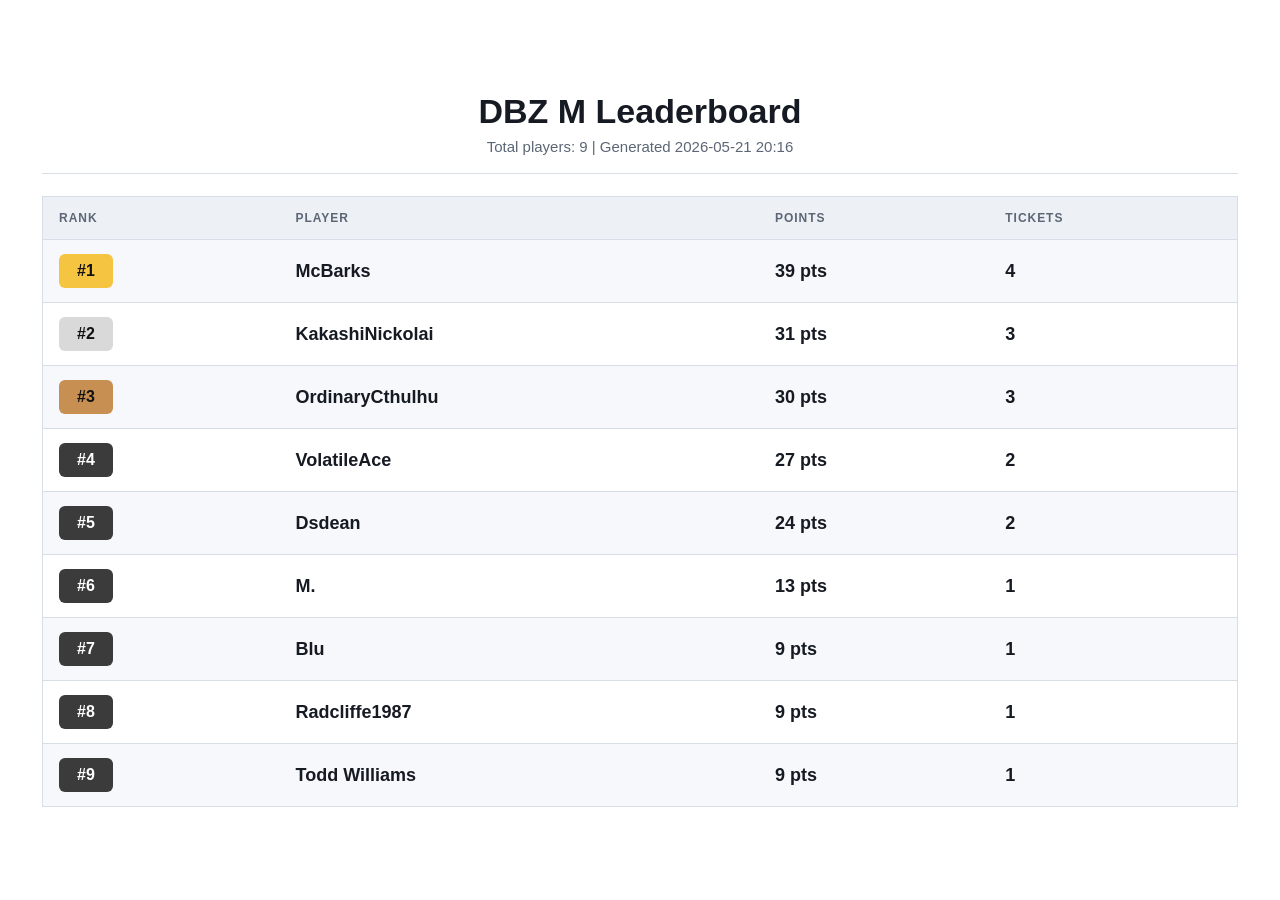
==== DBZ_M_leaderboard.html @ b83ae268 "Add files via upload" ====
<!doctype html>
<html lang="en">
<head>
    <meta charset="utf-8">
    <meta name="viewport" content="width=device-width, initial-scale=1">
    <title>DBZ M Leaderboard</title>
    <style>
        :root {
            color-scheme: light;
            --bg: #ffffff;
            --panel: #ffffff;
            --panel-alt: #f6f8fb;
            --text: #161a22;
            --muted: #5c6675;
            --line: #d8dee8;
            --gold: #f5c542;
            --silver: #d9d9d9;
            --bronze: #c88f52;
        }

        * {
            box-sizing: border-box;
        }

        body {
            margin: 0;
            background: var(--bg);
            color: var(--text);
            font-family: Arial, Helvetica, sans-serif;
        }

        main {
            width: min(1000px, calc(100% - 32px));
            margin: 32px auto;
        }

        body.presentation main {
            width: min(1200px, calc(100% - 48px));
            min-height: calc(100vh - 64px);
            display: flex;
            align-items: center;
        }

        .slides {
            width: 100%;
            overflow: hidden;
        }

        .slide-track {
            display: flex;
            width: 200%;
            transition: transform 700ms ease;
        }

        .slide {
            width: 50%;
            flex: 0 0 50%;
            padding: 0 2px;
        }

        body.show-ticket-slide .slide-track {
            transform: translateX(-50%);
        }

        header {
            text-align: center;
            padding-bottom: 18px;
            border-bottom: 1px solid var(--line);
        }

        h1 {
            margin: 0;
            font-size: 34px;
            line-height: 1.1;
        }

        .summary {
            margin: 8px 0 0;
            color: var(--muted);
            font-size: 15px;
        }

        table {
            width: 100%;
            margin-top: 22px;
            border-collapse: collapse;
            overflow: hidden;
            border: 1px solid var(--line);
        }

        thead {
            background: #edf1f6;
        }

        th,
        td {
            padding: 14px 16px;
            text-align: left;
            border-bottom: 1px solid var(--line);
        }

        th {
            color: var(--muted);
            font-size: 12px;
            text-transform: uppercase;
            letter-spacing: 0.08em;
        }

        tbody tr:nth-child(even) {
            background: var(--panel);
        }

        tbody tr:nth-child(odd) {
            background: var(--panel-alt);
        }

        .rank {
            display: inline-flex;
            min-width: 54px;
            height: 34px;
            align-items: center;
            justify-content: center;
            border-radius: 6px;
            background: #3b3b3b;
            color: #ffffff;
            font-weight: 700;
        }

        .rank-1 {
            background: var(--gold);
            color: #111111;
        }

        .rank-2 {
            background: var(--silver);
            color: #111111;
        }

        .rank-3 {
            background: var(--bronze);
            color: #111111;
        }

        .player {
            font-size: 18px;
            font-weight: 700;
        }

        .points {
            font-size: 18px;
            font-weight: 700;
            white-space: nowrap;
        }

        .ticket-panel {
            min-height: 62vh;
            display: flex;
            flex-direction: column;
            justify-content: center;
            text-align: center;
            border: 1px solid var(--line);
            background: #ffffff;
            padding: 42px;
        }

        .ticket-panel h2 {
            margin: 0;
            font-size: 42px;
            line-height: 1.1;
        }

        .ticket-rule {
            margin: 22px auto 0;
            width: min(680px, 100%);
            padding: 24px;
            border: 1px solid var(--line);
            background: var(--panel-alt);
            font-size: 26px;
            font-weight: 700;
        }

        .ticket-note {
            width: min(720px, 100%);
            margin: 22px auto 0;
            color: var(--muted);
            font-size: 18px;
            line-height: 1.45;
        }

        .ticket-example {
            margin-top: 26px;
            font-size: 22px;
            font-weight: 700;
        }

        @media print {
            main {
                width: 100%;
                margin: 0;
            }

            .ticket-panel {
                display: none;
            }
        }
    </style>
</head>
<body>
    <main>
        <div class="slides">
            <div class="slide-track">
                <section class="slide">
                    <header>
                        <h1>DBZ M Leaderboard</h1>
                        <p class="summary">Total players: 9 | Generated 2026-05-21 20:16</p>
                    </header>
                    <table>
                        <thead>
                            <tr>
                                <th>Rank</th>
                                <th>Player</th>
                                <th>Points</th>
                                <th>Tickets</th>
                            </tr>
                        </thead>
                        <tbody>
                            <tr>
                    <td><span class="rank rank-1">#1</span></td>
                    <td class="player">McBarks</td>
                    <td class="points">39 pts</td>
                    <td class="points">4</td>
                </tr>
<tr>
                    <td><span class="rank rank-2">#2</span></td>
                    <td class="player">KakashiNickolai</td>
                    <td class="points">31 pts</td>
                    <td class="points">3</td>
                </tr>
<tr>
                    <td><span class="rank rank-3">#3</span></td>
                    <td class="player">OrdinaryCthulhu</td>
                    <td class="points">30 pts</td>
                    <td class="points">3</td>
                </tr>
<tr>
                    <td><span class="rank rank-other">#4</span></td>
                    <td class="player">VolatileAce</td>
                    <td class="points">27 pts</td>
                    <td class="points">2</td>
                </tr>
<tr>
                    <td><span class="rank rank-other">#5</span></td>
                    <td class="player">Dsdean</td>
                    <td class="points">24 pts</td>
                    <td class="points">2</td>
                </tr>
<tr>
                    <td><span class="rank rank-other">#6</span></td>
                    <td class="player">M.</td>
                    <td class="points">13 pts</td>
                    <td class="points">1</td>
                </tr>
<tr>
                    <td><span class="rank rank-other">#7</span></td>
                    <td class="player">Blu</td>
                    <td class="points">9 pts</td>
                    <td class="points">1</td>
                </tr>
<tr>
                    <td><span class="rank rank-other">#8</span></td>
                    <td class="player">Radcliffe1987</td>
                    <td class="points">9 pts</td>
                    <td class="points">1</td>
                </tr>
<tr>
                    <td><span class="rank rank-other">#9</span></td>
                    <td class="player">Todd Williams</td>
                    <td class="points">9 pts</td>
                    <td class="points">1</td>
                </tr>
                        </tbody>
                    </table>
                </section>
                <section class="slide">
                    <div class="ticket-panel">
                        <h2>How Raffle Tickets Work</h2>
                        <div class="ticket-rule">Every 10 points = 1 raffle ticket</div>
                        <p class="ticket-note">
                            Players under 10 points receive 1 ticket. From 10 points onward, being within 2 points of the next ticket rounds up.
                        </p>
                        <div class="ticket-example">Example: 28 or 29 points gives 3 tickets</div>
                    </div>
                </section>
            </div>
        </div>
    </main>
    <script>
        const presentationGap = 80;
        const slideIntervalMs = 12000;
        const scrollSpeedPixelsPerSecond = 28;
        const scrollResetDelayMs = 1800;
        let showTicketSlide = false;
        let timer = null;
        let scrollFrame = null;
        let scrollResetTimer = null;
        let lastScrollTime = null;

        function isPresentationMode() {
            return Boolean(document.fullscreenElement) ||
                Math.abs(window.innerHeight - screen.height) <= presentationGap;
        }

        function maxScrollY() {
            const scrollElement = document.scrollingElement || document.documentElement;
            return Math.max(
                scrollElement.scrollHeight,
                document.body.scrollHeight,
                document.documentElement.scrollHeight
            ) - scrollElement.clientHeight;
        }

        function canAutoScroll() {
            return !window.matchMedia("(prefers-reduced-motion: reduce)").matches &&
                !showTicketSlide &&
                maxScrollY() > 2;
        }

        function stopAutoScroll() {
            if (scrollFrame) {
                cancelAnimationFrame(scrollFrame);
                scrollFrame = null;
            }
            if (scrollResetTimer) {
                clearTimeout(scrollResetTimer);
                scrollResetTimer = null;
            }
            lastScrollTime = null;
        }

        function scheduleScrollReset() {
            if (scrollResetTimer) {
                return;
            }
            scrollResetTimer = setTimeout(() => {
                scrollResetTimer = null;
                window.scrollTo(0, 0);
                lastScrollTime = null;
                requestAnimationFrame(startAutoScroll);
            }, scrollResetDelayMs);
        }

        function autoScrollStep(timestamp) {
            if (!canAutoScroll()) {
                stopAutoScroll();
                return;
            }

            if (lastScrollTime === null) {
                lastScrollTime = timestamp;
            }

            const elapsedSeconds = (timestamp - lastScrollTime) / 1000;
            lastScrollTime = timestamp;
            const scrollElement = document.scrollingElement || document.documentElement;
            scrollElement.scrollTop += scrollSpeedPixelsPerSecond * elapsedSeconds;

            if (scrollElement.scrollTop >= maxScrollY() - 2) {
                stopAutoScroll();
                scheduleScrollReset();
                return;
            }

            scrollFrame = requestAnimationFrame(autoScrollStep);
        }

        function startAutoScroll() {
            if (scrollFrame || scrollResetTimer || !canAutoScroll()) {
                return;
            }
            scrollFrame = requestAnimationFrame(autoScrollStep);
        }

        function setTicketSlide(isVisible) {
            document.body.classList.toggle("show-ticket-slide", isVisible);
            stopAutoScroll();
            window.scrollTo({ top: 0 });
            if (!isVisible && document.body.classList.contains("presentation")) {
                startAutoScroll();
            }
        }

        function stopSlides() {
            if (timer) {
                clearInterval(timer);
                timer = null;
            }
            showTicketSlide = false;
            setTicketSlide(false);
            stopAutoScroll();
        }

        function startSlides() {
            if (timer) {
                return;
            }
            timer = setInterval(() => {
                if (!showTicketSlide && canAutoScroll()) {
                    return;
                }
                showTicketSlide = !showTicketSlide;
                setTicketSlide(showTicketSlide);
            }, slideIntervalMs);
        }

        function updatePresentationMode() {
            const active = isPresentationMode();
            document.body.classList.toggle("presentation", active);
            if (active) {
                startSlides();
                startAutoScroll();
            } else {
                stopSlides();
                startAutoScroll();
            }
        }

        window.addEventListener("resize", updatePresentationMode);
        document.addEventListener("fullscreenchange", updatePresentationMode);
        updatePresentationMode();
    </script>
</body>
</html>
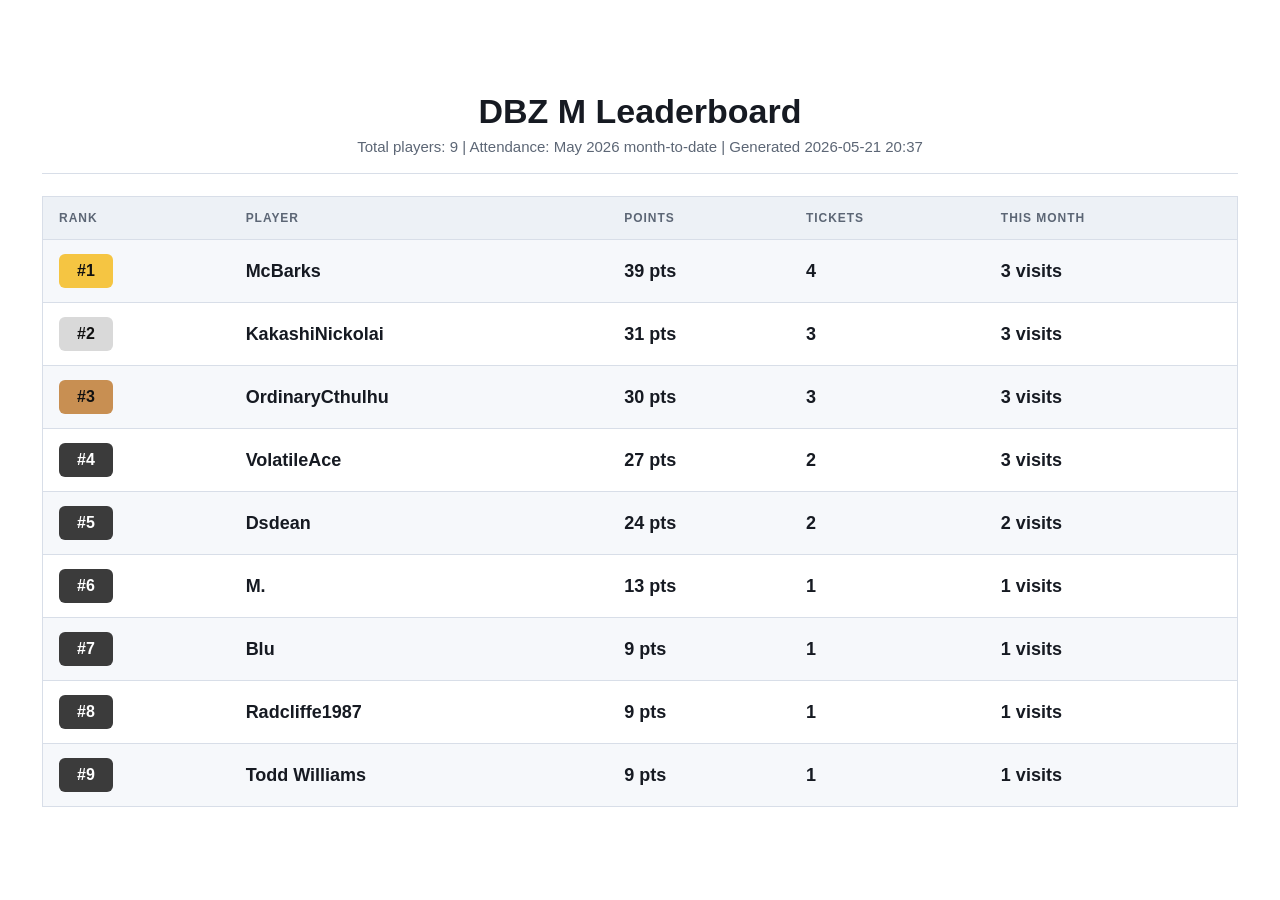
==== commit 60403fcc: "Add files via upload" ====
--- a/DBZ_M_leaderboard.html
+++ b/DBZ_M_leaderboard.html
@@ -212,7 +212,7 @@
                 <section class="slide">
                     <header>
                         <h1>DBZ M Leaderboard</h1>
-                        <p class="summary">Total players: 9 | Generated 2026-05-21 20:16</p>
+                        <p class="summary">Total players: 9 | Attendance: May 2026 month-to-date | Generated 2026-05-21 20:37</p>
                     </header>
                     <table>
                         <thead>
@@ -221,6 +221,7 @@
                                 <th>Player</th>
                                 <th>Points</th>
                                 <th>Tickets</th>
+                                <th>This Month</th>
                             </tr>
                         </thead>
                         <tbody>
@@ -229,54 +230,63 @@
                     <td class="player">McBarks</td>
                     <td class="points">39 pts</td>
                     <td class="points">4</td>
+                    <td class="points">3 visits</td>
                 </tr>
 <tr>
                     <td><span class="rank rank-2">#2</span></td>
                     <td class="player">KakashiNickolai</td>
                     <td class="points">31 pts</td>
                     <td class="points">3</td>
+                    <td class="points">3 visits</td>
                 </tr>
 <tr>
                     <td><span class="rank rank-3">#3</span></td>
                     <td class="player">OrdinaryCthulhu</td>
                     <td class="points">30 pts</td>
                     <td class="points">3</td>
+                    <td class="points">3 visits</td>
                 </tr>
 <tr>
                     <td><span class="rank rank-other">#4</span></td>
                     <td class="player">VolatileAce</td>
                     <td class="points">27 pts</td>
                     <td class="points">2</td>
+                    <td class="points">3 visits</td>
                 </tr>
 <tr>
                     <td><span class="rank rank-other">#5</span></td>
                     <td class="player">Dsdean</td>
                     <td class="points">24 pts</td>
                     <td class="points">2</td>
+                    <td class="points">2 visits</td>
                 </tr>
 <tr>
                     <td><span class="rank rank-other">#6</span></td>
                     <td class="player">M.</td>
                     <td class="points">13 pts</td>
                     <td class="points">1</td>
+                    <td class="points">1 visits</td>
                 </tr>
 <tr>
                     <td><span class="rank rank-other">#7</span></td>
                     <td class="player">Blu</td>
                     <td class="points">9 pts</td>
                     <td class="points">1</td>
+                    <td class="points">1 visits</td>
                 </tr>
 <tr>
                     <td><span class="rank rank-other">#8</span></td>
                     <td class="player">Radcliffe1987</td>
                     <td class="points">9 pts</td>
                     <td class="points">1</td>
+                    <td class="points">1 visits</td>
                 </tr>
 <tr>
                     <td><span class="rank rank-other">#9</span></td>
                     <td class="player">Todd Williams</td>
                     <td class="points">9 pts</td>
                     <td class="points">1</td>
+                    <td class="points">1 visits</td>
                 </tr>
                         </tbody>
                     </table>
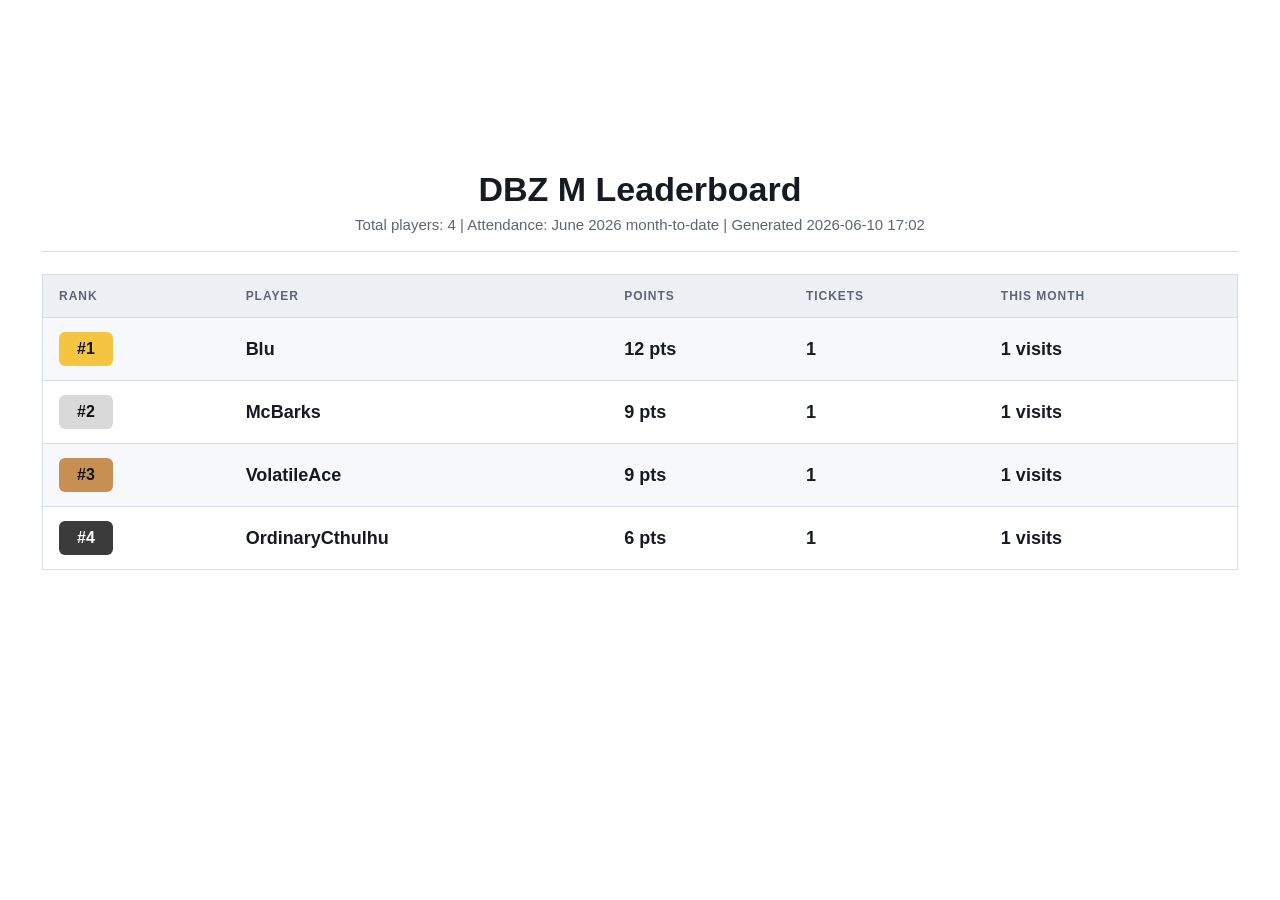
==== commit 2f1e9188: "Add files via upload" ====
--- a/DBZ_M_leaderboard.html
+++ b/DBZ_M_leaderboard.html
@@ -212,7 +212,7 @@
                 <section class="slide">
                     <header>
                         <h1>DBZ M Leaderboard</h1>
-                        <p class="summary">Total players: 9 | Attendance: May 2026 month-to-date | Generated 2026-05-21 20:37</p>
+                        <p class="summary">Total players: 4 | Attendance: June 2026 month-to-date | Generated 2026-06-10 17:02</p>
                     </header>
                     <table>
                         <thead>
@@ -227,64 +227,29 @@
                         <tbody>
                             <tr>
                     <td><span class="rank rank-1">#1</span></td>
-                    <td class="player">McBarks</td>
-                    <td class="points">39 pts</td>
-                    <td class="points">4</td>
-                    <td class="points">3 visits</td>
-                </tr>
-<tr>
-                    <td><span class="rank rank-2">#2</span></td>
-                    <td class="player">KakashiNickolai</td>
-                    <td class="points">31 pts</td>
-                    <td class="points">3</td>
-                    <td class="points">3 visits</td>
-                </tr>
-<tr>
-                    <td><span class="rank rank-3">#3</span></td>
-                    <td class="player">OrdinaryCthulhu</td>
-                    <td class="points">30 pts</td>
-                    <td class="points">3</td>
-                    <td class="points">3 visits</td>
-                </tr>
-<tr>
-                    <td><span class="rank rank-other">#4</span></td>
-                    <td class="player">VolatileAce</td>
-                    <td class="points">27 pts</td>
-                    <td class="points">2</td>
-                    <td class="points">3 visits</td>
-                </tr>
-<tr>
-                    <td><span class="rank rank-other">#5</span></td>
-                    <td class="player">Dsdean</td>
-                    <td class="points">24 pts</td>
-                    <td class="points">2</td>
-                    <td class="points">2 visits</td>
-                </tr>
-<tr>
-                    <td><span class="rank rank-other">#6</span></td>
-                    <td class="player">M.</td>
-                    <td class="points">13 pts</td>
+                    <td class="player">Blu</td>
+                    <td class="points">12 pts</td>
                     <td class="points">1</td>
                     <td class="points">1 visits</td>
                 </tr>
 <tr>
-                    <td><span class="rank rank-other">#7</span></td>
-                    <td class="player">Blu</td>
+                    <td><span class="rank rank-2">#2</span></td>
+                    <td class="player">McBarks</td>
                     <td class="points">9 pts</td>
                     <td class="points">1</td>
                     <td class="points">1 visits</td>
                 </tr>
 <tr>
-                    <td><span class="rank rank-other">#8</span></td>
-                    <td class="player">Radcliffe1987</td>
+                    <td><span class="rank rank-3">#3</span></td>
+                    <td class="player">VolatileAce</td>
                     <td class="points">9 pts</td>
                     <td class="points">1</td>
                     <td class="points">1 visits</td>
                 </tr>
 <tr>
-                    <td><span class="rank rank-other">#9</span></td>
-                    <td class="player">Todd Williams</td>
-                    <td class="points">9 pts</td>
+                    <td><span class="rank rank-other">#4</span></td>
+                    <td class="player">OrdinaryCthulhu</td>
+                    <td class="points">6 pts</td>
                     <td class="points">1</td>
                     <td class="points">1 visits</td>
                 </tr>
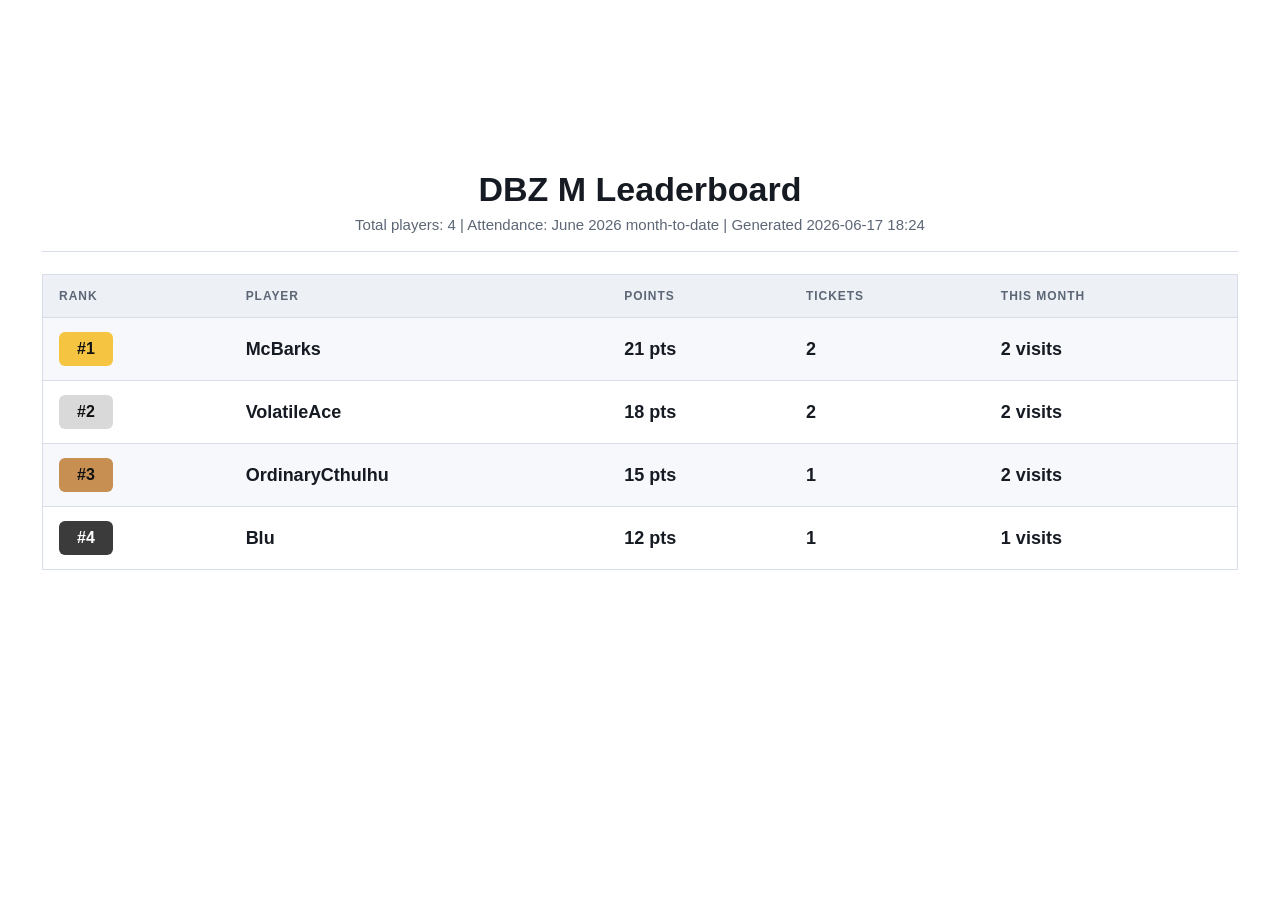
==== commit 402075ab: "Add files via upload" ====
--- a/DBZ_M_leaderboard.html
+++ b/DBZ_M_leaderboard.html
@@ -212,7 +212,7 @@
                 <section class="slide">
                     <header>
                         <h1>DBZ M Leaderboard</h1>
-                        <p class="summary">Total players: 4 | Attendance: June 2026 month-to-date | Generated 2026-06-10 17:02</p>
+                        <p class="summary">Total players: 4 | Attendance: June 2026 month-to-date | Generated 2026-06-17 18:24</p>
                     </header>
                     <table>
                         <thead>
@@ -227,29 +227,29 @@
                         <tbody>
                             <tr>
                     <td><span class="rank rank-1">#1</span></td>
-                    <td class="player">Blu</td>
-                    <td class="points">12 pts</td>
-                    <td class="points">1</td>
-                    <td class="points">1 visits</td>
+                    <td class="player">McBarks</td>
+                    <td class="points">21 pts</td>
+                    <td class="points">2</td>
+                    <td class="points">2 visits</td>
                 </tr>
 <tr>
                     <td><span class="rank rank-2">#2</span></td>
-                    <td class="player">McBarks</td>
-                    <td class="points">9 pts</td>
-                    <td class="points">1</td>
-                    <td class="points">1 visits</td>
+                    <td class="player">VolatileAce</td>
+                    <td class="points">18 pts</td>
+                    <td class="points">2</td>
+                    <td class="points">2 visits</td>
                 </tr>
 <tr>
                     <td><span class="rank rank-3">#3</span></td>
-                    <td class="player">VolatileAce</td>
-                    <td class="points">9 pts</td>
+                    <td class="player">OrdinaryCthulhu</td>
+                    <td class="points">15 pts</td>
                     <td class="points">1</td>
-                    <td class="points">1 visits</td>
+                    <td class="points">2 visits</td>
                 </tr>
 <tr>
                     <td><span class="rank rank-other">#4</span></td>
-                    <td class="player">OrdinaryCthulhu</td>
-                    <td class="points">6 pts</td>
+                    <td class="player">Blu</td>
+                    <td class="points">12 pts</td>
                     <td class="points">1</td>
                     <td class="points">1 visits</td>
                 </tr>
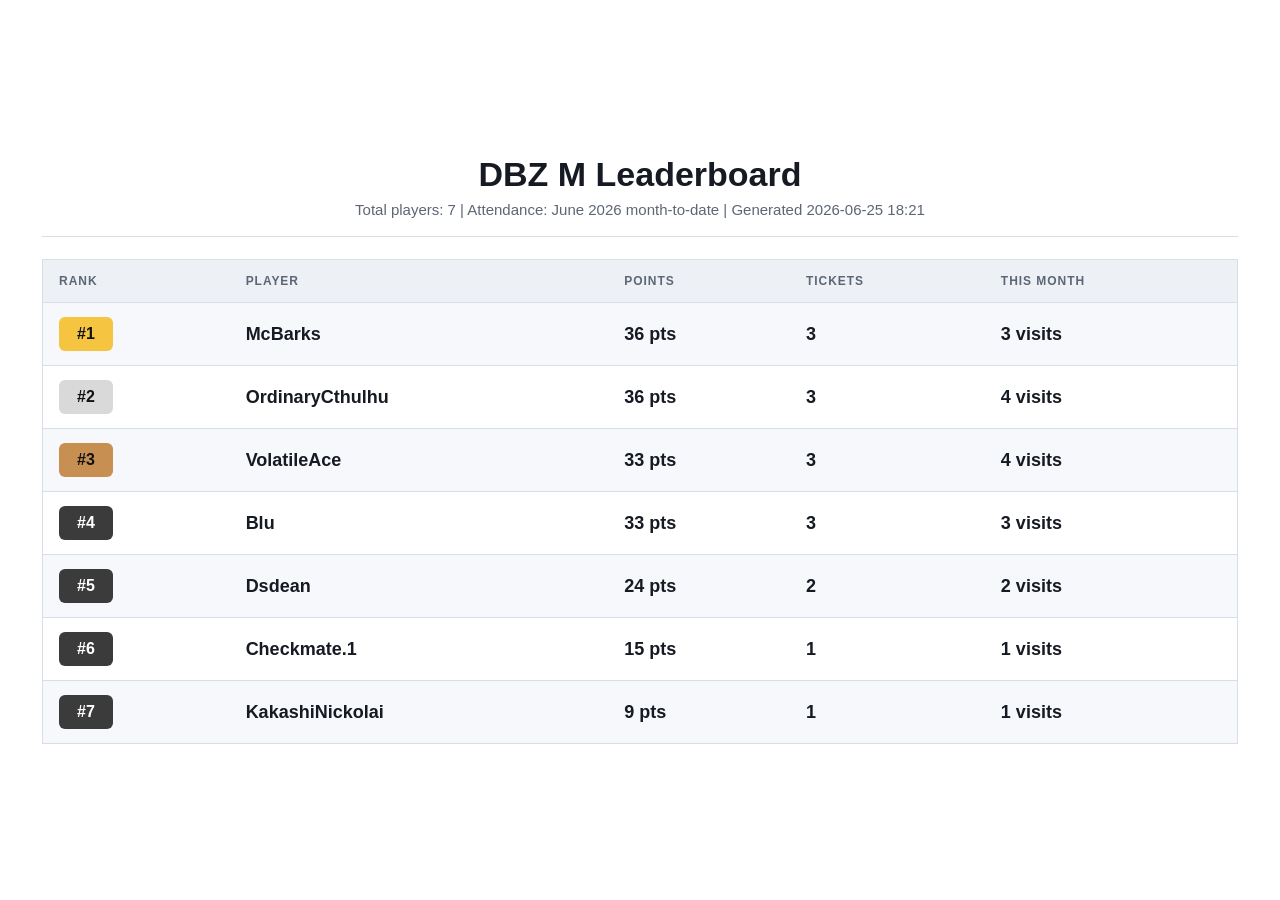
==== commit aba02829: "Add files via upload" ====
--- a/DBZ_M_leaderboard.html
+++ b/DBZ_M_leaderboard.html
@@ -212,7 +212,7 @@
                 <section class="slide">
                     <header>
                         <h1>DBZ M Leaderboard</h1>
-                        <p class="summary">Total players: 4 | Attendance: June 2026 month-to-date | Generated 2026-06-17 18:24</p>
+                        <p class="summary">Total players: 7 | Attendance: June 2026 month-to-date | Generated 2026-06-25 18:21</p>
                     </header>
                     <table>
                         <thead>
@@ -228,28 +228,49 @@
                             <tr>
                     <td><span class="rank rank-1">#1</span></td>
                     <td class="player">McBarks</td>
-                    <td class="points">21 pts</td>
+                    <td class="points">36 pts</td>
+                    <td class="points">3</td>
+                    <td class="points">3 visits</td>
+                </tr>
+<tr>
+                    <td><span class="rank rank-2">#2</span></td>
+                    <td class="player">OrdinaryCthulhu</td>
+                    <td class="points">36 pts</td>
+                    <td class="points">3</td>
+                    <td class="points">4 visits</td>
+                </tr>
+<tr>
+                    <td><span class="rank rank-3">#3</span></td>
+                    <td class="player">VolatileAce</td>
+                    <td class="points">33 pts</td>
+                    <td class="points">3</td>
+                    <td class="points">4 visits</td>
+                </tr>
+<tr>
+                    <td><span class="rank rank-other">#4</span></td>
+                    <td class="player">Blu</td>
+                    <td class="points">33 pts</td>
+                    <td class="points">3</td>
+                    <td class="points">3 visits</td>
+                </tr>
+<tr>
+                    <td><span class="rank rank-other">#5</span></td>
+                    <td class="player">Dsdean</td>
+                    <td class="points">24 pts</td>
                     <td class="points">2</td>
                     <td class="points">2 visits</td>
                 </tr>
 <tr>
-                    <td><span class="rank rank-2">#2</span></td>
-                    <td class="player">VolatileAce</td>
-                    <td class="points">18 pts</td>
-                    <td class="points">2</td>
-                    <td class="points">2 visits</td>
-                </tr>
-<tr>
-                    <td><span class="rank rank-3">#3</span></td>
-                    <td class="player">OrdinaryCthulhu</td>
+                    <td><span class="rank rank-other">#6</span></td>
+                    <td class="player">Checkmate.1</td>
                     <td class="points">15 pts</td>
                     <td class="points">1</td>
-                    <td class="points">2 visits</td>
-                </tr>
-<tr>
-                    <td><span class="rank rank-other">#4</span></td>
-                    <td class="player">Blu</td>
-                    <td class="points">12 pts</td>
+                    <td class="points">1 visits</td>
+                </tr>
+<tr>
+                    <td><span class="rank rank-other">#7</span></td>
+                    <td class="player">KakashiNickolai</td>
+                    <td class="points">9 pts</td>
                     <td class="points">1</td>
                     <td class="points">1 visits</td>
                 </tr>
